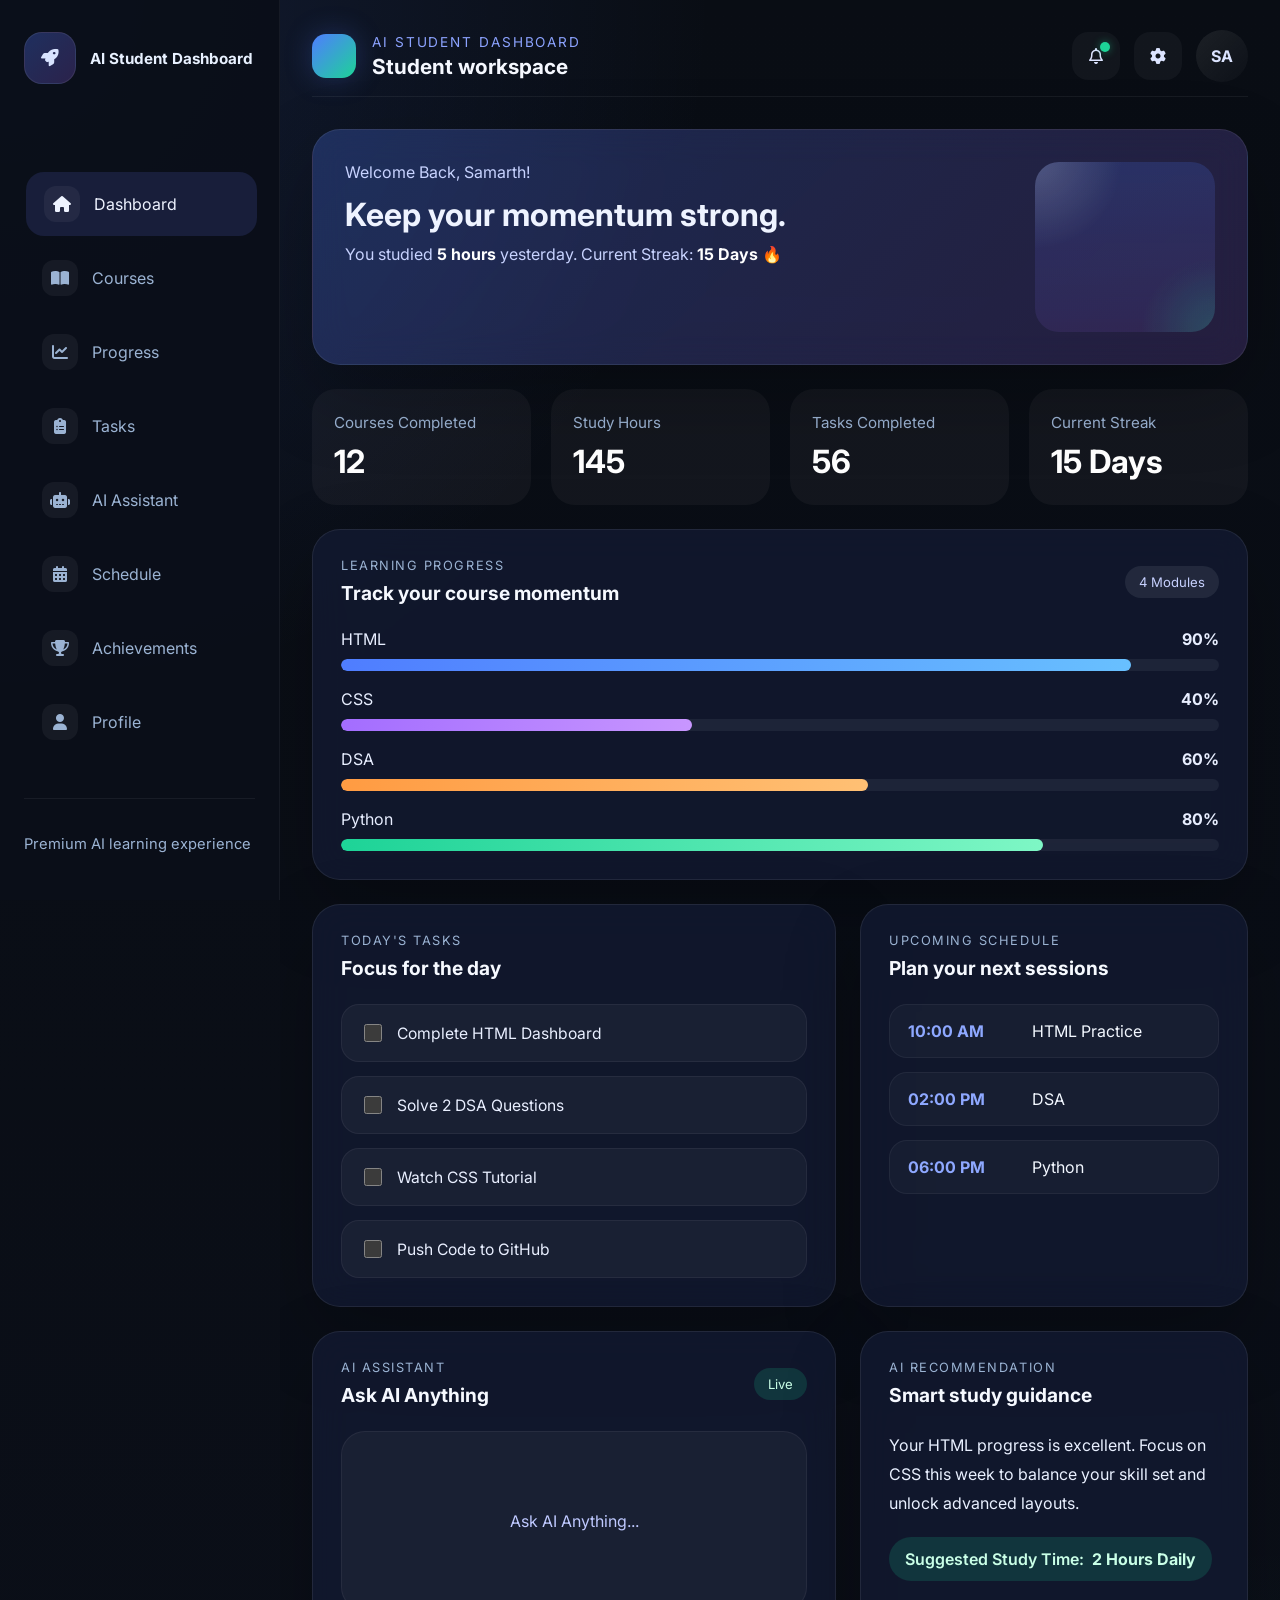
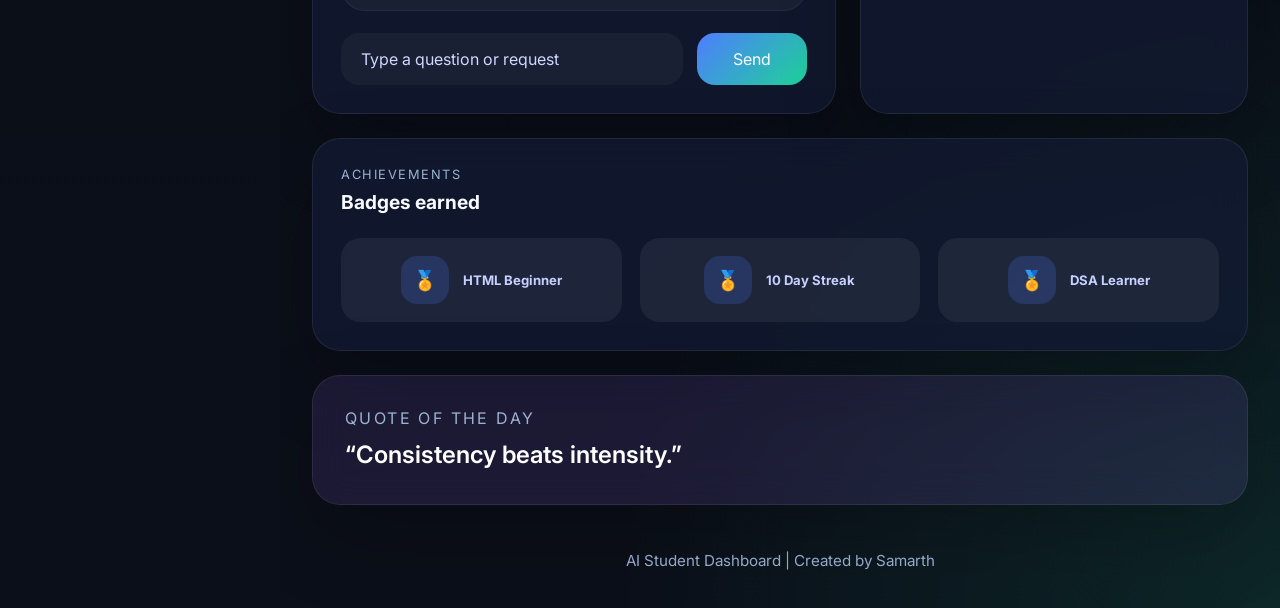
==== AI-Student-Dashboard/index.html @ 7b8c3e59 "Complete HTML structure for AI Student Dashboard" ====
<!DOCTYPE html>
<html lang="en">
  <head>
    <meta charset="UTF-8" />
    <meta name="viewport" content="width=device-width, initial-scale=1.0" />
    <title>AI Student Dashboard</title>
    <link rel="preconnect" href="https://fonts.googleapis.com" />
    <link rel="preconnect" href="https://fonts.gstatic.com" crossorigin />
    <link
      href="https://fonts.googleapis.com/css2?family=Inter:wght@400;500;600;700;800&display=swap"
      rel="stylesheet"
    />
    <link
      rel="stylesheet"
      href="https://cdnjs.cloudflare.com/ajax/libs/font-awesome/6.5.1/css/all.min.css"
      integrity="sha512-j5hSjJZR5HH0iZPOB5P7bX8wTzv3v7W1WZ+qzNjVIPz3D77G1BvmWkz/bRQ4b0ycF2aDJ6Ti1GRJlVdJawb0Og=="
      crossorigin="anonymous"
      referrerpolicy="no-referrer"
    />
    <link rel="stylesheet" href="style.css" />
  </head>
  <body>
    <div class="app-shell">
      <aside class="sidebar">
        <div class="brand-panel">
          <div class="brand-badge">
            <i class="fa-solid fa-rocket"></i>
          </div>
          <div class="brand-text">
            <strong>AI Student Dashboard</strong>
          </div>
        </div>

        <nav class="nav-menu">
          <a class="nav-item active" href="#">
            <span class="nav-icon"><i class="fa-solid fa-house"></i></span>
            <span>Dashboard</span>
          </a>
          <a class="nav-item" href="#">
            <span class="nav-icon"><i class="fa-solid fa-book-open"></i></span>
            <span>Courses</span>
          </a>
          <a class="nav-item" href="#">
            <span class="nav-icon"><i class="fa-solid fa-chart-line"></i></span>
            <span>Progress</span>
          </a>
          <a class="nav-item" href="#">
            <span class="nav-icon"><i class="fa-solid fa-clipboard-list"></i></span>
            <span>Tasks</span>
          </a>
          <a class="nav-item" href="#">
            <span class="nav-icon"><i class="fa-solid fa-robot"></i></span>
            <span>AI Assistant</span>
          </a>
          <a class="nav-item" href="#">
            <span class="nav-icon"><i class="fa-solid fa-calendar-days"></i></span>
            <span>Schedule</span>
          </a>
          <a class="nav-item" href="#">
            <span class="nav-icon"><i class="fa-solid fa-trophy"></i></span>
            <span>Achievements</span>
          </a>
          <a class="nav-item" href="#">
            <span class="nav-icon"><i class="fa-solid fa-user"></i></span>
            <span>Profile</span>
          </a>
        </nav>

        <div class="sidebar-footer">
          <p>Premium AI learning experience</p>
        </div>
      </aside>

      <main class="main-panel">
        <header class="topbar">
          <div class="topbar-title">
            <div class="logo-dot"></div>
            <div>
              <p class="eyebrow">AI Student Dashboard</p>
              <h1>Student workspace</h1>
            </div>
          </div>

          <div class="topbar-actions">
            <button class="icon-button" aria-label="Notifications">
              <i class="fa-regular fa-bell"></i>
              <span class="badge"></span>
            </button>
            <button class="icon-button" aria-label="Settings">
              <i class="fa-solid fa-gear"></i>
            </button>
            <button class="profile-button" aria-label="Student profile">
              SA
            </button>
          </div>
        </header>

        <section class="main-grid">
          <article class="card welcome-card">
            <div class="welcome-copy">
              <p>Welcome Back, Samarth!</p>
              <h2>Keep your momentum strong.</h2>
              <p class="welcome-subtext">
                You studied <strong>5 hours</strong> yesterday. Current Streak:
                <strong>15 Days</strong> <span>🔥</span>
              </p>
            </div>
            <div class="welcome-visual"></div>
          </article>

          <section class="stats-grid">
            <article class="stat-card">
              <span class="stat-label">Courses Completed</span>
              <h3>12</h3>
            </article>
            <article class="stat-card">
              <span class="stat-label">Study Hours</span>
              <h3>145</h3>
            </article>
            <article class="stat-card">
              <span class="stat-label">Tasks Completed</span>
              <h3>56</h3>
            </article>
            <article class="stat-card">
              <span class="stat-label">Current Streak</span>
              <h3>15 Days</h3>
            </article>
          </section>

          <article class="card progress-card">
            <div class="section-header">
              <div>
                <p>Learning Progress</p>
                <h3>Track your course momentum</h3>
              </div>
              <span class="badge-pill">4 Modules</span>
            </div>

            <div class="progress-list">
              <div class="progress-item">
                <div class="progress-title">
                  <span>HTML</span>
                  <strong>90%</strong>
                </div>
                <div class="progress-bar progress-blue">
                  <span style="width: 90%;"></span>
                </div>
              </div>
              <div class="progress-item">
                <div class="progress-title">
                  <span>CSS</span>
                  <strong>40%</strong>
                </div>
                <div class="progress-bar progress-purple">
                  <span style="width: 40%;"></span>
                </div>
              </div>
              <div class="progress-item">
                <div class="progress-title">
                  <span>DSA</span>
                  <strong>60%</strong>
                </div>
                <div class="progress-bar progress-orange">
                  <span style="width: 60%;"></span>
                </div>
              </div>
              <div class="progress-item">
                <div class="progress-title">
                  <span>Python</span>
                  <strong>80%</strong>
                </div>
                <div class="progress-bar progress-green">
                  <span style="width: 80%;"></span>
                </div>
              </div>
            </div>
          </article>

          <section class="split-grid">
            <article class="card tasks-panel">
              <div class="section-header">
                <div>
                  <p>Today's Tasks</p>
                  <h3>Focus for the day</h3>
                </div>
              </div>
              <ul class="task-list">
                <li><label><input type="checkbox" /> Complete HTML Dashboard</label></li>
                <li><label><input type="checkbox" /> Solve 2 DSA Questions</label></li>
                <li><label><input type="checkbox" /> Watch CSS Tutorial</label></li>
                <li><label><input type="checkbox" /> Push Code to GitHub</label></li>
              </ul>
            </article>

            <article class="card schedule-panel">
              <div class="section-header">
                <div>
                  <p>Upcoming Schedule</p>
                  <h3>Plan your next sessions</h3>
                </div>
              </div>
              <div class="timeline-list">
                <div class="timeline-row">
                  <span class="timeline-time">10:00 AM</span>
                  <span class="timeline-activity">HTML Practice</span>
                </div>
                <div class="timeline-row">
                  <span class="timeline-time">02:00 PM</span>
                  <span class="timeline-activity">DSA</span>
                </div>
                <div class="timeline-row">
                  <span class="timeline-time">06:00 PM</span>
                  <span class="timeline-activity">Python</span>
                </div>
              </div>
            </article>
          </section>

          <section class="split-grid">
            <article class="card assistant-panel">
              <div class="section-header">
                <div>
                  <p>AI Assistant</p>
                  <h3>Ask AI Anything</h3>
                </div>
                <span class="badge-pill accent">Live</span>
              </div>
              <div class="assistant-chat">
                <p>Ask AI Anything...</p>
              </div>
              <div class="assistant-input-row">
                <div class="assistant-input">Type a question or request</div>
                <button class="primary-button">Send</button>
              </div>
            </article>

            <article class="card recommendation-card">
              <div class="section-header">
                <div>
                  <p>AI Recommendation</p>
                  <h3>Smart study guidance</h3>
                </div>
              </div>
              <p class="recommendation-copy">
                Your HTML progress is excellent. Focus on CSS this week to balance your skill set and unlock advanced layouts.
              </p>
              <div class="recommendation-badge">
                Suggested Study Time: <strong>2 Hours Daily</strong>
              </div>
            </article>
          </section>

          <article class="card achievements-card">
            <div class="section-header">
              <div>
                <p>Achievements</p>
                <h3>Badges earned</h3>
              </div>
            </div>
            <div class="badge-grid">
              <div class="badge-pill card-badge">
                <span>🏅</span>
                <div>
                  <strong>HTML Beginner</strong>
                </div>
              </div>
              <div class="badge-pill card-badge">
                <span>🏅</span>
                <div>
                  <strong>10 Day Streak</strong>
                </div>
              </div>
              <div class="badge-pill card-badge">
                <span>🏅</span>
                <div>
                  <strong>DSA Learner</strong>
                </div>
              </div>
            </div>
          </article>

          <article class="card quote-card">
            <div class="quote-copy">
              <p>Quote of the Day</p>
              <blockquote>“Consistency beats intensity.”</blockquote>
            </div>
          </article>
        </section>

        <footer class="app-footer">
          AI Student Dashboard | Created by Samarth
        </footer>
      </main>
    </div>
    <script src="script.js"></script>
  </body>
</html>
---- AI-Student-Dashboard/style.css ----
:root {
  color-scheme: dark;
  --bg: #0b0f19;
  --surface: rgba(16, 23, 40, 0.92);
  --surface-soft: rgba(18, 26, 50, 0.72);
  --text: #eef3ff;
  --subtext: #9bb3d3;
  --border: rgba(255, 255, 255, 0.1);
  --accent-blue: #4f7dff;
  --accent-green: #1dd397;
  --accent-purple: #a36dff;
  --accent-orange: #ff9b42;
  --shadow: 0 30px 80px rgba(0, 0, 0, 0.22);
  --radius: 28px;
}

* {
  box-sizing: border-box;
}

html,
body {
  margin: 0;
  min-height: 100%;
  font-family: 'Inter', sans-serif;
  background: radial-gradient(circle at top left, rgba(79, 125, 255, 0.14), transparent 28%),
    radial-gradient(circle at bottom right, rgba(29, 211, 151, 0.12), transparent 26%),
    linear-gradient(180deg, #090d14 0%, #0b0f19 100%);
  color: var(--text);
}

body {
  overflow: hidden;
}

a {
  color: inherit;
  text-decoration: none;
}

button,
input {
  font: inherit;
}

.app-shell {
  display: grid;
  grid-template-columns: 280px 1fr;
  min-height: 100vh;
}

.sidebar {
  position: sticky;
  top: 0;
  height: 100vh;
  padding: 32px 24px;
  background: rgba(11, 15, 25, 0.96);
  border-right: 1px solid rgba(255, 255, 255, 0.05);
  display: flex;
  flex-direction: column;
  justify-content: space-between;
}

.brand-panel {
  display: flex;
  align-items: center;
  gap: 14px;
  margin-bottom: 44px;
}

.brand-badge {
  width: 52px;
  height: 52px;
  border-radius: 18px;
  display: grid;
  place-items: center;
  background: linear-gradient(135deg, rgba(79, 125, 255, 0.3), rgba(163, 109, 255, 0.22));
  border: 1px solid rgba(255, 255, 255, 0.08);
  color: #d8e3ff;
  font-size: 1.1rem;
}

.brand-text strong {
  color: #e8f1ff;
  font-size: 0.95rem;
}

.nav-menu {
  display: grid;
  gap: 10px;
}

.nav-item {
  display: flex;
  align-items: center;
  gap: 14px;
  padding: 14px 18px;
  border-radius: 18px;
  color: var(--subtext);
  transition: transform 0.22s ease, background 0.22s ease, color 0.22s ease;
}

.nav-item:hover,
.nav-item.active {
  background: rgba(106, 125, 255, 0.14);
  color: #eef3ff;
  transform: translateX(2px);
}

.nav-icon {
  width: 36px;
  height: 36px;
  display: grid;
  place-items: center;
  border-radius: 12px;
  background: rgba(255, 255, 255, 0.05);
}

.sidebar-footer {
  padding-top: 22px;
  border-top: 1px solid rgba(255, 255, 255, 0.06);
  color: var(--subtext);
  font-size: 0.92rem;
}

.main-panel {
  display: flex;
  flex-direction: column;
  overflow-y: auto;
  padding: 30px 32px 20px;
}

.topbar {
  display: flex;
  justify-content: space-between;
  gap: 20px;
  align-items: center;
  margin-bottom: 32px;
  padding-bottom: 14px;
  border-bottom: 1px solid rgba(255, 255, 255, 0.06);
}

.topbar-title {
  display: flex;
  align-items: center;
  gap: 16px;
}

.logo-dot {
  width: 44px;
  height: 44px;
  border-radius: 14px;
  background: linear-gradient(135deg, #4f7dff, #1dd397);
  box-shadow: 0 0 28px rgba(79, 125, 255, 0.25);
}

.eyebrow {
  margin: 0 0 4px;
  font-size: 0.85rem;
  letter-spacing: 0.14em;
  text-transform: uppercase;
  color: #8ca3ff;
}

.topbar-title h1 {
  margin: 0;
  font-size: 1.3rem;
  color: #f5f8ff;
}

.topbar-actions {
  display: flex;
  align-items: center;
  gap: 14px;
}

.icon-button,
.profile-button {
  border: none;
  background: rgba(255, 255, 255, 0.04);
  color: #dce4ff;
  width: 48px;
  height: 48px;
  border-radius: 16px;
  position: relative;
  display: grid;
  place-items: center;
  transition: transform 0.2s ease, background 0.2s ease;
}

.icon-button:hover,
.profile-button:hover {
  transform: translateY(-1px);
  background: rgba(79, 125, 255, 0.18);
}

.badge {
  position: absolute;
  top: 10px;
  right: 10px;
  width: 10px;
  height: 10px;
  border-radius: 50%;
  background: #1dd397;
  box-shadow: 0 0 8px rgba(29, 211, 151, 0.45);
}

.profile-button {
  width: 52px;
  height: 52px;
  border-radius: 50%;
  font-weight: 700;
  background: linear-gradient(135deg, rgba(255, 255, 255, 0.08), rgba(255, 255, 255, 0.02));
}

.main-grid {
  display: grid;
  gap: 24px;
}

.card {
  background: rgba(18, 26, 50, 0.78);
  border: 1px solid rgba(255, 255, 255, 0.08);
  backdrop-filter: blur(18px);
  border-radius: var(--radius);
  box-shadow: var(--shadow);
}

.welcome-card {
  display: grid;
  grid-template-columns: 1fr 180px;
  gap: 24px;
  padding: 32px;
  overflow: hidden;
  background: linear-gradient(135deg, rgba(79, 125, 255, 0.26), rgba(163, 109, 255, 0.18));
}

.welcome-copy p {
  margin: 0;
  color: #c8d3ff;
}

.welcome-copy h2 {
  margin: 16px 0 12px;
  font-size: clamp(2rem, 2.3vw, 2.8rem);
  line-height: 1.05;
}

.welcome-subtext {
  color: var(--text);
  font-size: 1rem;
}

.welcome-subtext strong {
  color: #ffffff;
}

.welcome-visual {
  position: relative;
  min-height: 170px;
  border-radius: 24px;
  background: radial-gradient(circle at top left, rgba(255, 255, 255, 0.18), transparent 35%),
    radial-gradient(circle at bottom right, rgba(29, 211, 151, 0.22), transparent 30%),
    linear-gradient(180deg, rgba(79, 125, 255, 0.18), rgba(163, 109, 255, 0.1));
}

.stats-grid {
  display: grid;
  grid-template-columns: repeat(4, minmax(0, 1fr));
  gap: 20px;
}

.stat-card {
  padding: 24px 22px;
  border-radius: 24px;
  background: rgba(255, 255, 255, 0.04);
}

.stat-label {
  display: block;
  color: var(--subtext);
  margin-bottom: 10px;
  font-size: 0.95rem;
}

.stat-card h3 {
  margin: 0;
  font-size: 2rem;
  color: #fff;
}

.section-header {
  display: flex;
  justify-content: space-between;
  align-items: center;
  gap: 12px;
  margin-bottom: 24px;
}

.section-header p {
  margin: 0;
  color: var(--subtext);
  text-transform: uppercase;
  letter-spacing: 0.12em;
  font-size: 0.8rem;
}

.section-header h3 {
  margin: 8px 0 0;
  color: #f6f9ff;
  font-size: 1.2rem;
}

.badge-pill {
  display: inline-flex;
  align-items: center;
  justify-content: center;
  padding: 8px 14px;
  border-radius: 999px;
  background: rgba(255, 255, 255, 0.08);
  color: #c7d1ff;
  font-size: 0.82rem;
}

.badge-pill.accent {
  background: rgba(29, 211, 151, 0.16);
  color: #c9ffe7;
}

.progress-card,
.tasks-panel,
.schedule-panel,
.assistant-panel,
.recommendation-card,
.achievements-card,
.quote-card {
  padding: 28px;
}

.progress-list {
  display: grid;
  gap: 18px;
}

.progress-item {
  display: grid;
  gap: 10px;
}

.progress-title {
  display: flex;
  justify-content: space-between;
  align-items: center;
  color: #e8eeff;
}

.progress-bar {
  height: 12px;
  width: 100%;
  border-radius: 999px;
  background: rgba(255, 255, 255, 0.06);
  overflow: hidden;
}

.progress-bar span {
  display: block;
  height: 100%;
  border-radius: 999px;
}

.progress-blue span {
  background: linear-gradient(90deg, #4f7dff, #68c0ff);
}

.progress-purple span {
  background: linear-gradient(90deg, #a36dff, #c896ff);
}

.progress-orange span {
  background: linear-gradient(90deg, #ff9b42, #ffc074);
}

.progress-green span {
  background: linear-gradient(90deg, #1dd397, #7ef7c5);
}

.split-grid {
  display: grid;
  grid-template-columns: 1.15fr 0.85fr;
  gap: 24px;
}

.task-list,
.timeline-list {
  margin: 0;
  padding: 0;
  list-style: none;
  display: grid;
  gap: 14px;
}

.task-list li {
  background: rgba(255, 255, 255, 0.04);
  border: 1px solid rgba(255, 255, 255, 0.06);
  border-radius: 18px;
  padding: 16px 18px;
}

.task-list label {
  display: flex;
  align-items: center;
  gap: 12px;
  color: #e9efff;
  font-size: 0.98rem;
}

.task-list input[type='checkbox'] {
  width: 18px;
  height: 18px;
  accent-color: #4f7dff;
}

.timeline-row {
  display: grid;
  grid-template-columns: 110px 1fr;
  gap: 14px;
  align-items: center;
  padding: 16px 18px;
  border-radius: 18px;
  background: rgba(255, 255, 255, 0.03);
  border: 1px solid rgba(255, 255, 255, 0.05);
}

.timeline-time {
  color: #8ea8ff;
  font-weight: 700;
}

.timeline-activity {
  color: #f3f8ff;
}

.assistant-chat {
  min-height: 180px;
  padding: 22px;
  border-radius: 24px;
  background: rgba(255, 255, 255, 0.04);
  border: 1px solid rgba(255, 255, 255, 0.06);
  color: #bfc9ff;
  display: grid;
  place-items: center;
  text-align: center;
}

.assistant-input-row {
  margin-top: 22px;
  display: grid;
  grid-template-columns: 1fr auto;
  gap: 14px;
}

.assistant-input {
  padding: 16px 20px;
  border-radius: 18px;
  background: rgba(255, 255, 255, 0.04);
  color: #cfd9ff;
}

.primary-button {
  border: none;
  border-radius: 18px;
  background: linear-gradient(135deg, #4f7dff, #1dd397);
  color: #fff;
  padding: 0 24px;
  min-width: 110px;
  cursor: pointer;
  transition: transform 0.2s ease, box-shadow 0.2s ease;
}

.primary-button:hover {
  transform: translateY(-1px);
  box-shadow: 0 18px 40px rgba(29, 211, 151, 0.18);
}

.recommendation-copy {
  margin: 0 0 20px;
  line-height: 1.8;
  color: #e9f0ff;
}

.recommendation-badge {
  display: inline-flex;
  align-items: center;
  gap: 8px;
  padding: 12px 16px;
  border-radius: 999px;
  background: rgba(29, 211, 151, 0.16);
  color: #c9ffe7;
  font-weight: 600;
}

.badge-grid {
  display: grid;
  grid-template-columns: repeat(3, minmax(0, 1fr));
  gap: 18px;
}

.card-badge {
  display: flex;
  align-items: center;
  gap: 14px;
  padding: 18px;
  border-radius: 20px;
  background: rgba(255, 255, 255, 0.06);
}

.card-badge span {
  width: 48px;
  height: 48px;
  display: grid;
  place-items: center;
  border-radius: 16px;
  background: rgba(79, 125, 255, 0.2);
  font-size: 1.2rem;
}

.quote-card {
  display: flex;
  align-items: center;
  justify-content: space-between;
  padding: 32px;
  background: rgba(163, 109, 255, 0.12);
}

.quote-copy p {
  margin: 0 0 10px;
  color: var(--subtext);
  text-transform: uppercase;
  letter-spacing: 0.15em;
}

.quote-card blockquote {
  margin: 0;
  font-size: 1.5rem;
  font-weight: 600;
  line-height: 1.4;
  color: #fff;
}

.app-footer {
  margin-top: 28px;
  padding: 18px 0;
  text-align: center;
  color: var(--subtext);
  font-size: 0.95rem;
}

@media (max-width: 1240px) {
  .app-shell {
    grid-template-columns: 1fr;
  }

  .sidebar {
    position: relative;
    height: auto;
  }

  .main-panel {
    padding: 24px 20px 20px;
  }

  .stats-grid,
  .split-grid,
  .badge-grid {
    grid-template-columns: repeat(2, minmax(0, 1fr));
  }

  .welcome-card {
    grid-template-columns: 1fr;
  }
}

@media (max-width: 860px) {
  .topbar,
  .stats-grid,
  .split-grid,
  .badge-grid {
    grid-template-columns: 1fr;
  }

  .topbar {
    flex-direction: column;
    align-items: stretch;
  }

  .topbar-actions {
    justify-content: flex-start;
  }
}

@media (max-width: 620px) {
  .main-panel {
    padding: 18px 16px 16px;
  }

  .sidebar {
    padding: 22px 18px;
  }

  .nav-item {
    padding: 12px 14px;
  }

  .card {
    border-radius: 22px;
  }
}
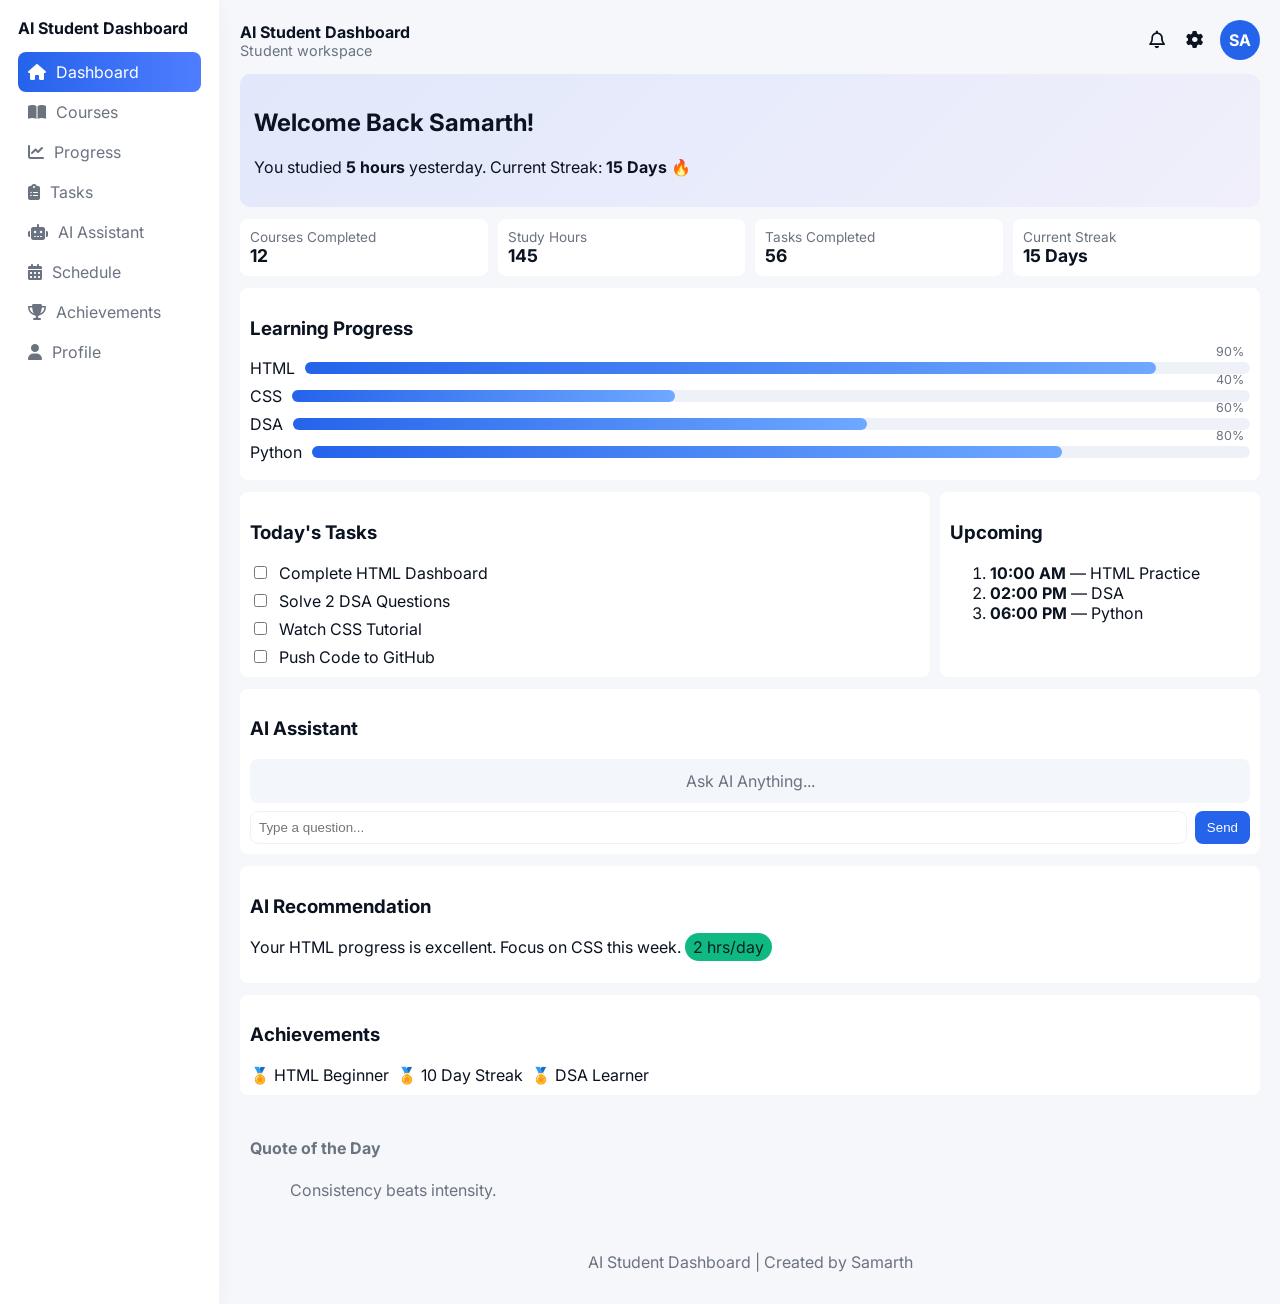
==== commit 49884947: "Complete HTML structure for AI Student Dashboard" ====
--- a/AI-Student-Dashboard/index.html
+++ b/AI-Student-Dashboard/index.html
@@ -1,297 +1,117 @@
-<!DOCTYPE html>
+<!doctype html>
 <html lang="en">
   <head>
-    <meta charset="UTF-8" />
-    <meta name="viewport" content="width=device-width, initial-scale=1.0" />
+    <meta charset="utf-8" />
+    <meta name="viewport" content="width=device-width,initial-scale=1" />
     <title>AI Student Dashboard</title>
-    <link rel="preconnect" href="https://fonts.googleapis.com" />
-    <link rel="preconnect" href="https://fonts.gstatic.com" crossorigin />
-    <link
-      href="https://fonts.googleapis.com/css2?family=Inter:wght@400;500;600;700;800&display=swap"
-      rel="stylesheet"
-    />
-    <link
-      rel="stylesheet"
-      href="https://cdnjs.cloudflare.com/ajax/libs/font-awesome/6.5.1/css/all.min.css"
-      integrity="sha512-j5hSjJZR5HH0iZPOB5P7bX8wTzv3v7W1WZ+qzNjVIPz3D77G1BvmWkz/bRQ4b0ycF2aDJ6Ti1GRJlVdJawb0Og=="
-      crossorigin="anonymous"
-      referrerpolicy="no-referrer"
-    />
-    <link rel="stylesheet" href="style.css" />
+    <link href="https://fonts.googleapis.com/css2?family=Inter:wght@400;600;700&display=swap" rel="stylesheet">
+    <link rel="stylesheet" href="https://cdnjs.cloudflare.com/ajax/libs/font-awesome/6.5.1/css/all.min.css">
+    <link rel="stylesheet" href="style.css">
   </head>
   <body>
-    <div class="app-shell">
-      <aside class="sidebar">
-        <div class="brand-panel">
-          <div class="brand-badge">
-            <i class="fa-solid fa-rocket"></i>
-          </div>
-          <div class="brand-text">
-            <strong>AI Student Dashboard</strong>
-          </div>
-        </div>
-
-        <nav class="nav-menu">
-          <a class="nav-item active" href="#">
-            <span class="nav-icon"><i class="fa-solid fa-house"></i></span>
-            <span>Dashboard</span>
-          </a>
-          <a class="nav-item" href="#">
-            <span class="nav-icon"><i class="fa-solid fa-book-open"></i></span>
-            <span>Courses</span>
-          </a>
-          <a class="nav-item" href="#">
-            <span class="nav-icon"><i class="fa-solid fa-chart-line"></i></span>
-            <span>Progress</span>
-          </a>
-          <a class="nav-item" href="#">
-            <span class="nav-icon"><i class="fa-solid fa-clipboard-list"></i></span>
-            <span>Tasks</span>
-          </a>
-          <a class="nav-item" href="#">
-            <span class="nav-icon"><i class="fa-solid fa-robot"></i></span>
-            <span>AI Assistant</span>
-          </a>
-          <a class="nav-item" href="#">
-            <span class="nav-icon"><i class="fa-solid fa-calendar-days"></i></span>
-            <span>Schedule</span>
-          </a>
-          <a class="nav-item" href="#">
-            <span class="nav-icon"><i class="fa-solid fa-trophy"></i></span>
-            <span>Achievements</span>
-          </a>
-          <a class="nav-item" href="#">
-            <span class="nav-icon"><i class="fa-solid fa-user"></i></span>
-            <span>Profile</span>
-          </a>
+    <!-- Simple, human-friendly structure. Purpose kept intact. -->
+    <div class="wrap">
+      <aside class="side">
+        <div class="brand">AI Student Dashboard</div>
+        <nav>
+          <ul>
+            <li class="active"><i class="fa-solid fa-house"></i> Dashboard</li>
+            <li><i class="fa-solid fa-book-open"></i> Courses</li>
+            <li><i class="fa-solid fa-chart-line"></i> Progress</li>
+            <li><i class="fa-solid fa-clipboard-list"></i> Tasks</li>
+            <li><i class="fa-solid fa-robot"></i> AI Assistant</li>
+            <li><i class="fa-solid fa-calendar-days"></i> Schedule</li>
+            <li><i class="fa-solid fa-trophy"></i> Achievements</li>
+            <li><i class="fa-solid fa-user"></i> Profile</li>
+          </ul>
         </nav>
-
-        <div class="sidebar-footer">
-          <p>Premium AI learning experience</p>
-        </div>
       </aside>
 
-      <main class="main-panel">
-        <header class="topbar">
-          <div class="topbar-title">
-            <div class="logo-dot"></div>
-            <div>
-              <p class="eyebrow">AI Student Dashboard</p>
-              <h1>Student workspace</h1>
-            </div>
+      <main class="main">
+        <header class="top">
+          <div>
+            <strong>AI Student Dashboard</strong>
+            <div class="muted">Student workspace</div>
           </div>
-
-          <div class="topbar-actions">
-            <button class="icon-button" aria-label="Notifications">
-              <i class="fa-regular fa-bell"></i>
-              <span class="badge"></span>
-            </button>
-            <button class="icon-button" aria-label="Settings">
-              <i class="fa-solid fa-gear"></i>
-            </button>
-            <button class="profile-button" aria-label="Student profile">
-              SA
-            </button>
+          <div class="actions">
+            <button aria-label="notifications"><i class="fa-regular fa-bell"></i></button>
+            <button aria-label="settings"><i class="fa-solid fa-gear"></i></button>
+            <div class="avatar">SA</div>
           </div>
         </header>
 
-        <section class="main-grid">
-          <article class="card welcome-card">
-            <div class="welcome-copy">
-              <p>Welcome Back, Samarth!</p>
-              <h2>Keep your momentum strong.</h2>
-              <p class="welcome-subtext">
-                You studied <strong>5 hours</strong> yesterday. Current Streak:
-                <strong>15 Days</strong> <span>🔥</span>
-              </p>
-            </div>
-            <div class="welcome-visual"></div>
-          </article>
-
-          <section class="stats-grid">
-            <article class="stat-card">
-              <span class="stat-label">Courses Completed</span>
-              <h3>12</h3>
-            </article>
-            <article class="stat-card">
-              <span class="stat-label">Study Hours</span>
-              <h3>145</h3>
-            </article>
-            <article class="stat-card">
-              <span class="stat-label">Tasks Completed</span>
-              <h3>56</h3>
-            </article>
-            <article class="stat-card">
-              <span class="stat-label">Current Streak</span>
-              <h3>15 Days</h3>
-            </article>
+        <section class="content">
+          <section class="welcome">
+            <h2>Welcome Back Samarth!</h2>
+            <p>You studied <strong>5 hours</strong> yesterday. Current Streak: <strong>15 Days</strong> 🔥</p>
           </section>
 
-          <article class="card progress-card">
-            <div class="section-header">
-              <div>
-                <p>Learning Progress</p>
-                <h3>Track your course momentum</h3>
-              </div>
-              <span class="badge-pill">4 Modules</span>
+          <section class="stats">
+            <div><div class="label">Courses Completed</div><div class="num">12</div></div>
+            <div><div class="label">Study Hours</div><div class="num">145</div></div>
+            <div><div class="label">Tasks Completed</div><div class="num">56</div></div>
+            <div><div class="label">Current Streak</div><div class="num">15 Days</div></div>
+          </section>
+
+          <section class="progress">
+            <h3>Learning Progress</h3>
+            <div class="prog"><span>HTML</span><div class="bar"><i style="width:90%"></i><small>90%</small></div></div>
+            <div class="prog"><span>CSS</span><div class="bar"><i style="width:40%"></i><small>40%</small></div></div>
+            <div class="prog"><span>DSA</span><div class="bar"><i style="width:60%"></i><small>60%</small></div></div>
+            <div class="prog"><span>Python</span><div class="bar"><i style="width:80%"></i><small>80%</small></div></div>
+          </section>
+
+          <section class="tasks-sched">
+            <div class="tasks">
+              <h3>Today's Tasks</h3>
+              <ul>
+                <li><label><input type="checkbox"> Complete HTML Dashboard</label></li>
+                <li><label><input type="checkbox"> Solve 2 DSA Questions</label></li>
+                <li><label><input type="checkbox"> Watch CSS Tutorial</label></li>
+                <li><label><input type="checkbox"> Push Code to GitHub</label></li>
+              </ul>
             </div>
 
-            <div class="progress-list">
-              <div class="progress-item">
-                <div class="progress-title">
-                  <span>HTML</span>
-                  <strong>90%</strong>
-                </div>
-                <div class="progress-bar progress-blue">
-                  <span style="width: 90%;"></span>
-                </div>
-              </div>
-              <div class="progress-item">
-                <div class="progress-title">
-                  <span>CSS</span>
-                  <strong>40%</strong>
-                </div>
-                <div class="progress-bar progress-purple">
-                  <span style="width: 40%;"></span>
-                </div>
-              </div>
-              <div class="progress-item">
-                <div class="progress-title">
-                  <span>DSA</span>
-                  <strong>60%</strong>
-                </div>
-                <div class="progress-bar progress-orange">
-                  <span style="width: 60%;"></span>
-                </div>
-              </div>
-              <div class="progress-item">
-                <div class="progress-title">
-                  <span>Python</span>
-                  <strong>80%</strong>
-                </div>
-                <div class="progress-bar progress-green">
-                  <span style="width: 80%;"></span>
-                </div>
-              </div>
+            <div class="schedule">
+              <h3>Upcoming</h3>
+              <ol>
+                <li><strong>10:00 AM</strong> — HTML Practice</li>
+                <li><strong>02:00 PM</strong> — DSA</li>
+                <li><strong>06:00 PM</strong> — Python</li>
+              </ol>
             </div>
-          </article>
-
-          <section class="split-grid">
-            <article class="card tasks-panel">
-              <div class="section-header">
-                <div>
-                  <p>Today's Tasks</p>
-                  <h3>Focus for the day</h3>
-                </div>
-              </div>
-              <ul class="task-list">
-                <li><label><input type="checkbox" /> Complete HTML Dashboard</label></li>
-                <li><label><input type="checkbox" /> Solve 2 DSA Questions</label></li>
-                <li><label><input type="checkbox" /> Watch CSS Tutorial</label></li>
-                <li><label><input type="checkbox" /> Push Code to GitHub</label></li>
-              </ul>
-            </article>
-
-            <article class="card schedule-panel">
-              <div class="section-header">
-                <div>
-                  <p>Upcoming Schedule</p>
-                  <h3>Plan your next sessions</h3>
-                </div>
-              </div>
-              <div class="timeline-list">
-                <div class="timeline-row">
-                  <span class="timeline-time">10:00 AM</span>
-                  <span class="timeline-activity">HTML Practice</span>
-                </div>
-                <div class="timeline-row">
-                  <span class="timeline-time">02:00 PM</span>
-                  <span class="timeline-activity">DSA</span>
-                </div>
-                <div class="timeline-row">
-                  <span class="timeline-time">06:00 PM</span>
-                  <span class="timeline-activity">Python</span>
-                </div>
-              </div>
-            </article>
           </section>
 
-          <section class="split-grid">
-            <article class="card assistant-panel">
-              <div class="section-header">
-                <div>
-                  <p>AI Assistant</p>
-                  <h3>Ask AI Anything</h3>
-                </div>
-                <span class="badge-pill accent">Live</span>
-              </div>
-              <div class="assistant-chat">
-                <p>Ask AI Anything...</p>
-              </div>
-              <div class="assistant-input-row">
-                <div class="assistant-input">Type a question or request</div>
-                <button class="primary-button">Send</button>
-              </div>
-            </article>
-
-            <article class="card recommendation-card">
-              <div class="section-header">
-                <div>
-                  <p>AI Recommendation</p>
-                  <h3>Smart study guidance</h3>
-                </div>
-              </div>
-              <p class="recommendation-copy">
-                Your HTML progress is excellent. Focus on CSS this week to balance your skill set and unlock advanced layouts.
-              </p>
-              <div class="recommendation-badge">
-                Suggested Study Time: <strong>2 Hours Daily</strong>
-              </div>
-            </article>
+          <section class="ai">
+            <h3>AI Assistant</h3>
+            <div class="chat">Ask AI Anything...</div>
+            <div class="chat-input"><input placeholder="Type a question..."><button>Send</button></div>
           </section>
 
-          <article class="card achievements-card">
-            <div class="section-header">
-              <div>
-                <p>Achievements</p>
-                <h3>Badges earned</h3>
-              </div>
+          <section class="recommend">
+            <h3>AI Recommendation</h3>
+            <p>Your HTML progress is excellent. Focus on CSS this week. <span class="badge">2 hrs/day</span></p>
+          </section>
+
+          <section class="achievements">
+            <h3>Achievements</h3>
+            <div class="badges">
+              <div>🏅 HTML Beginner</div>
+              <div>🏅 10 Day Streak</div>
+              <div>🏅 DSA Learner</div>
             </div>
-            <div class="badge-grid">
-              <div class="badge-pill card-badge">
-                <span>🏅</span>
-                <div>
-                  <strong>HTML Beginner</strong>
-                </div>
-              </div>
-              <div class="badge-pill card-badge">
-                <span>🏅</span>
-                <div>
-                  <strong>10 Day Streak</strong>
-                </div>
-              </div>
-              <div class="badge-pill card-badge">
-                <span>🏅</span>
-                <div>
-                  <strong>DSA Learner</strong>
-                </div>
-              </div>
-            </div>
-          </article>
+          </section>
 
-          <article class="card quote-card">
-            <div class="quote-copy">
-              <p>Quote of the Day</p>
-              <blockquote>“Consistency beats intensity.”</blockquote>
-            </div>
-          </article>
+          <section class="quote">
+            <h4>Quote of the Day</h4>
+            <blockquote>Consistency beats intensity.</blockquote>
+          </section>
         </section>
 
-        <footer class="app-footer">
-          AI Student Dashboard | Created by Samarth
-        </footer>
+        <footer class="foot">AI Student Dashboard | Created by Samarth</footer>
       </main>
     </div>
+
     <script src="script.js"></script>
   </body>
 </html>
--- a/AI-Student-Dashboard/style.css
+++ b/AI-Student-Dashboard/style.css
@@ -1,617 +1,68 @@
-:root {
-  color-scheme: dark;
-  --bg: #0b0f19;
-  --surface: rgba(16, 23, 40, 0.92);
-  --surface-soft: rgba(18, 26, 50, 0.72);
-  --text: #eef3ff;
-  --subtext: #9bb3d3;
-  --border: rgba(255, 255, 255, 0.1);
-  --accent-blue: #4f7dff;
-  --accent-green: #1dd397;
-  --accent-purple: #a36dff;
-  --accent-orange: #ff9b42;
-  --shadow: 0 30px 80px rgba(0, 0, 0, 0.22);
-  --radius: 28px;
+:root{
+  /* Lighter app-like theme */
+  --background: #f5f7fb; /* page background */
+  --panel: #ffffff;      /* card/panel background */
+  --muted: #6b7280;      /* secondary text */
+  --text: #0b1220;       /* main text */
+  --accent: #2563eb;     /* primary blue */
+  --accent-2: #10b981;   /* green */
+  --radius: 12px;
+  color-scheme: light;
 }
 
-* {
-  box-sizing: border-box;
+/* Basic reset */
+* { box-sizing: border-box; }
+html,body { height:100%; margin:0; font-family: Inter, system-ui, -apple-system, "Segoe UI", Roboto, "Helvetica Neue", Arial; background:var(--background); color:var(--text); }
+
+/* Layout */
+.wrap { display:flex; min-height:100vh; }
+.side { width:220px; padding:18px; background: var(--panel); border-right:1px solid rgba(15,23,42,0.04); box-shadow: 0 6px 18px rgba(15,23,42,0.04); }
+.brand { font-weight:700; margin-bottom:14px; }
+.side ul { list-style:none; padding:0; margin:0; }
+.side li { padding:10px; border-radius:8px; color:var(--muted); display:flex; gap:10px; align-items:center; cursor:pointer; }
+.side li.active { background: linear-gradient(90deg,var(--accent),#4f7dff); color: #fff; }
+
+.main { flex:1; display:flex; flex-direction:column; padding:20px; gap:14px; }
+.top { display:flex; justify-content:space-between; align-items:center; }
+.muted { color:var(--muted); font-size:0.9rem; }
+.actions { display:flex; gap:10px; align-items:center; }
+.actions button { background:transparent; border:0; color:inherit; font-size:1.1rem; cursor:pointer; }
+.avatar { width:40px; height:40px; border-radius:50%; display:grid; place-items:center; background:var(--accent); color:#fff; font-weight:700; }
+
+/* Content blocks */
+.content { display:grid; gap:12px; }
+.welcome { padding:14px; background: linear-gradient(135deg, rgba(79,125,255,0.12), rgba(163,109,255,0.06)); border-radius:10px; }
+
+.stats { display:grid; grid-template-columns: repeat(4, 1fr); gap:10px; }
+.stats > div { background:var(--panel); padding:10px; border-radius:8px; }
+.label { color:var(--muted); font-size:0.85rem; }
+.num { font-weight:700; font-size:1.1rem; }
+
+.progress { background:var(--panel); padding:10px; border-radius:8px; }
+.prog { display:flex; align-items:center; gap:10px; margin:8px 0; }
+.bar { flex:1; background:#eef2f8; height:12px; border-radius:999px; position:relative; }
+.bar i { display:block; height:100%; background: linear-gradient(90deg, var(--accent), #6ea8ff); border-radius:999px; }
+.bar small { position:absolute; right:6px; top:-18px; font-size:0.78rem; color:var(--muted); }
+
+.tasks-sched { display:grid; grid-template-columns: 1fr 320px; gap:10px; }
+.tasks, .schedule, .ai, .recommend, .achievements { background:var(--panel); padding:10px; border-radius:8px; }
+.tasks ul { padding:0; margin:0; list-style:none; display:grid; gap:8px; }
+.tasks input { margin-right:8px; }
+
+.chat { padding:12px; background: #f3f6fb; border-radius:8px; text-align:center; color:var(--muted); }
+.chat-input { display:flex; gap:8px; margin-top:8px; }
+.chat-input input { flex:1; padding:8px; border-radius:8px; border:1px solid rgba(15,23,42,0.06); background:transparent; color:var(--text); }
+.chat-input button { background:var(--accent); border:0; color:#fff; padding:8px 12px; border-radius:8px; cursor:pointer; }
+
+.badge { background:var(--accent-2); padding:4px 8px; border-radius:999px; color:#022; }
+.badges { display:flex; gap:8px; }
+.quote { padding:10px; color:var(--muted); }
+.foot { text-align:center; color:var(--muted); padding:12px; }
+
+/* Responsive */
+@media (max-width: 900px) {
+  .wrap { flex-direction:column; }
+  .side { width:100%; display:flex; overflow:auto; }
+  .stats { grid-template-columns: repeat(2, 1fr); }
+  .tasks-sched { grid-template-columns: 1fr; }
 }
-
-html,
-body {
-  margin: 0;
-  min-height: 100%;
-  font-family: 'Inter', sans-serif;
-  background: radial-gradient(circle at top left, rgba(79, 125, 255, 0.14), transparent 28%),
-    radial-gradient(circle at bottom right, rgba(29, 211, 151, 0.12), transparent 26%),
-    linear-gradient(180deg, #090d14 0%, #0b0f19 100%);
-  color: var(--text);
-}
-
-body {
-  overflow: hidden;
-}
-
-a {
-  color: inherit;
-  text-decoration: none;
-}
-
-button,
-input {
-  font: inherit;
-}
-
-.app-shell {
-  display: grid;
-  grid-template-columns: 280px 1fr;
-  min-height: 100vh;
-}
-
-.sidebar {
-  position: sticky;
-  top: 0;
-  height: 100vh;
-  padding: 32px 24px;
-  background: rgba(11, 15, 25, 0.96);
-  border-right: 1px solid rgba(255, 255, 255, 0.05);
-  display: flex;
-  flex-direction: column;
-  justify-content: space-between;
-}
-
-.brand-panel {
-  display: flex;
-  align-items: center;
-  gap: 14px;
-  margin-bottom: 44px;
-}
-
-.brand-badge {
-  width: 52px;
-  height: 52px;
-  border-radius: 18px;
-  display: grid;
-  place-items: center;
-  background: linear-gradient(135deg, rgba(79, 125, 255, 0.3), rgba(163, 109, 255, 0.22));
-  border: 1px solid rgba(255, 255, 255, 0.08);
-  color: #d8e3ff;
-  font-size: 1.1rem;
-}
-
-.brand-text strong {
-  color: #e8f1ff;
-  font-size: 0.95rem;
-}
-
-.nav-menu {
-  display: grid;
-  gap: 10px;
-}
-
-.nav-item {
-  display: flex;
-  align-items: center;
-  gap: 14px;
-  padding: 14px 18px;
-  border-radius: 18px;
-  color: var(--subtext);
-  transition: transform 0.22s ease, background 0.22s ease, color 0.22s ease;
-}
-
-.nav-item:hover,
-.nav-item.active {
-  background: rgba(106, 125, 255, 0.14);
-  color: #eef3ff;
-  transform: translateX(2px);
-}
-
-.nav-icon {
-  width: 36px;
-  height: 36px;
-  display: grid;
-  place-items: center;
-  border-radius: 12px;
-  background: rgba(255, 255, 255, 0.05);
-}
-
-.sidebar-footer {
-  padding-top: 22px;
-  border-top: 1px solid rgba(255, 255, 255, 0.06);
-  color: var(--subtext);
-  font-size: 0.92rem;
-}
-
-.main-panel {
-  display: flex;
-  flex-direction: column;
-  overflow-y: auto;
-  padding: 30px 32px 20px;
-}
-
-.topbar {
-  display: flex;
-  justify-content: space-between;
-  gap: 20px;
-  align-items: center;
-  margin-bottom: 32px;
-  padding-bottom: 14px;
-  border-bottom: 1px solid rgba(255, 255, 255, 0.06);
-}
-
-.topbar-title {
-  display: flex;
-  align-items: center;
-  gap: 16px;
-}
-
-.logo-dot {
-  width: 44px;
-  height: 44px;
-  border-radius: 14px;
-  background: linear-gradient(135deg, #4f7dff, #1dd397);
-  box-shadow: 0 0 28px rgba(79, 125, 255, 0.25);
-}
-
-.eyebrow {
-  margin: 0 0 4px;
-  font-size: 0.85rem;
-  letter-spacing: 0.14em;
-  text-transform: uppercase;
-  color: #8ca3ff;
-}
-
-.topbar-title h1 {
-  margin: 0;
-  font-size: 1.3rem;
-  color: #f5f8ff;
-}
-
-.topbar-actions {
-  display: flex;
-  align-items: center;
-  gap: 14px;
-}
-
-.icon-button,
-.profile-button {
-  border: none;
-  background: rgba(255, 255, 255, 0.04);
-  color: #dce4ff;
-  width: 48px;
-  height: 48px;
-  border-radius: 16px;
-  position: relative;
-  display: grid;
-  place-items: center;
-  transition: transform 0.2s ease, background 0.2s ease;
-}
-
-.icon-button:hover,
-.profile-button:hover {
-  transform: translateY(-1px);
-  background: rgba(79, 125, 255, 0.18);
-}
-
-.badge {
-  position: absolute;
-  top: 10px;
-  right: 10px;
-  width: 10px;
-  height: 10px;
-  border-radius: 50%;
-  background: #1dd397;
-  box-shadow: 0 0 8px rgba(29, 211, 151, 0.45);
-}
-
-.profile-button {
-  width: 52px;
-  height: 52px;
-  border-radius: 50%;
-  font-weight: 700;
-  background: linear-gradient(135deg, rgba(255, 255, 255, 0.08), rgba(255, 255, 255, 0.02));
-}
-
-.main-grid {
-  display: grid;
-  gap: 24px;
-}
-
-.card {
-  background: rgba(18, 26, 50, 0.78);
-  border: 1px solid rgba(255, 255, 255, 0.08);
-  backdrop-filter: blur(18px);
-  border-radius: var(--radius);
-  box-shadow: var(--shadow);
-}
-
-.welcome-card {
-  display: grid;
-  grid-template-columns: 1fr 180px;
-  gap: 24px;
-  padding: 32px;
-  overflow: hidden;
-  background: linear-gradient(135deg, rgba(79, 125, 255, 0.26), rgba(163, 109, 255, 0.18));
-}
-
-.welcome-copy p {
-  margin: 0;
-  color: #c8d3ff;
-}
-
-.welcome-copy h2 {
-  margin: 16px 0 12px;
-  font-size: clamp(2rem, 2.3vw, 2.8rem);
-  line-height: 1.05;
-}
-
-.welcome-subtext {
-  color: var(--text);
-  font-size: 1rem;
-}
-
-.welcome-subtext strong {
-  color: #ffffff;
-}
-
-.welcome-visual {
-  position: relative;
-  min-height: 170px;
-  border-radius: 24px;
-  background: radial-gradient(circle at top left, rgba(255, 255, 255, 0.18), transparent 35%),
-    radial-gradient(circle at bottom right, rgba(29, 211, 151, 0.22), transparent 30%),
-    linear-gradient(180deg, rgba(79, 125, 255, 0.18), rgba(163, 109, 255, 0.1));
-}
-
-.stats-grid {
-  display: grid;
-  grid-template-columns: repeat(4, minmax(0, 1fr));
-  gap: 20px;
-}
-
-.stat-card {
-  padding: 24px 22px;
-  border-radius: 24px;
-  background: rgba(255, 255, 255, 0.04);
-}
-
-.stat-label {
-  display: block;
-  color: var(--subtext);
-  margin-bottom: 10px;
-  font-size: 0.95rem;
-}
-
-.stat-card h3 {
-  margin: 0;
-  font-size: 2rem;
-  color: #fff;
-}
-
-.section-header {
-  display: flex;
-  justify-content: space-between;
-  align-items: center;
-  gap: 12px;
-  margin-bottom: 24px;
-}
-
-.section-header p {
-  margin: 0;
-  color: var(--subtext);
-  text-transform: uppercase;
-  letter-spacing: 0.12em;
-  font-size: 0.8rem;
-}
-
-.section-header h3 {
-  margin: 8px 0 0;
-  color: #f6f9ff;
-  font-size: 1.2rem;
-}
-
-.badge-pill {
-  display: inline-flex;
-  align-items: center;
-  justify-content: center;
-  padding: 8px 14px;
-  border-radius: 999px;
-  background: rgba(255, 255, 255, 0.08);
-  color: #c7d1ff;
-  font-size: 0.82rem;
-}
-
-.badge-pill.accent {
-  background: rgba(29, 211, 151, 0.16);
-  color: #c9ffe7;
-}
-
-.progress-card,
-.tasks-panel,
-.schedule-panel,
-.assistant-panel,
-.recommendation-card,
-.achievements-card,
-.quote-card {
-  padding: 28px;
-}
-
-.progress-list {
-  display: grid;
-  gap: 18px;
-}
-
-.progress-item {
-  display: grid;
-  gap: 10px;
-}
-
-.progress-title {
-  display: flex;
-  justify-content: space-between;
-  align-items: center;
-  color: #e8eeff;
-}
-
-.progress-bar {
-  height: 12px;
-  width: 100%;
-  border-radius: 999px;
-  background: rgba(255, 255, 255, 0.06);
-  overflow: hidden;
-}
-
-.progress-bar span {
-  display: block;
-  height: 100%;
-  border-radius: 999px;
-}
-
-.progress-blue span {
-  background: linear-gradient(90deg, #4f7dff, #68c0ff);
-}
-
-.progress-purple span {
-  background: linear-gradient(90deg, #a36dff, #c896ff);
-}
-
-.progress-orange span {
-  background: linear-gradient(90deg, #ff9b42, #ffc074);
-}
-
-.progress-green span {
-  background: linear-gradient(90deg, #1dd397, #7ef7c5);
-}
-
-.split-grid {
-  display: grid;
-  grid-template-columns: 1.15fr 0.85fr;
-  gap: 24px;
-}
-
-.task-list,
-.timeline-list {
-  margin: 0;
-  padding: 0;
-  list-style: none;
-  display: grid;
-  gap: 14px;
-}
-
-.task-list li {
-  background: rgba(255, 255, 255, 0.04);
-  border: 1px solid rgba(255, 255, 255, 0.06);
-  border-radius: 18px;
-  padding: 16px 18px;
-}
-
-.task-list label {
-  display: flex;
-  align-items: center;
-  gap: 12px;
-  color: #e9efff;
-  font-size: 0.98rem;
-}
-
-.task-list input[type='checkbox'] {
-  width: 18px;
-  height: 18px;
-  accent-color: #4f7dff;
-}
-
-.timeline-row {
-  display: grid;
-  grid-template-columns: 110px 1fr;
-  gap: 14px;
-  align-items: center;
-  padding: 16px 18px;
-  border-radius: 18px;
-  background: rgba(255, 255, 255, 0.03);
-  border: 1px solid rgba(255, 255, 255, 0.05);
-}
-
-.timeline-time {
-  color: #8ea8ff;
-  font-weight: 700;
-}
-
-.timeline-activity {
-  color: #f3f8ff;
-}
-
-.assistant-chat {
-  min-height: 180px;
-  padding: 22px;
-  border-radius: 24px;
-  background: rgba(255, 255, 255, 0.04);
-  border: 1px solid rgba(255, 255, 255, 0.06);
-  color: #bfc9ff;
-  display: grid;
-  place-items: center;
-  text-align: center;
-}
-
-.assistant-input-row {
-  margin-top: 22px;
-  display: grid;
-  grid-template-columns: 1fr auto;
-  gap: 14px;
-}
-
-.assistant-input {
-  padding: 16px 20px;
-  border-radius: 18px;
-  background: rgba(255, 255, 255, 0.04);
-  color: #cfd9ff;
-}
-
-.primary-button {
-  border: none;
-  border-radius: 18px;
-  background: linear-gradient(135deg, #4f7dff, #1dd397);
-  color: #fff;
-  padding: 0 24px;
-  min-width: 110px;
-  cursor: pointer;
-  transition: transform 0.2s ease, box-shadow 0.2s ease;
-}
-
-.primary-button:hover {
-  transform: translateY(-1px);
-  box-shadow: 0 18px 40px rgba(29, 211, 151, 0.18);
-}
-
-.recommendation-copy {
-  margin: 0 0 20px;
-  line-height: 1.8;
-  color: #e9f0ff;
-}
-
-.recommendation-badge {
-  display: inline-flex;
-  align-items: center;
-  gap: 8px;
-  padding: 12px 16px;
-  border-radius: 999px;
-  background: rgba(29, 211, 151, 0.16);
-  color: #c9ffe7;
-  font-weight: 600;
-}
-
-.badge-grid {
-  display: grid;
-  grid-template-columns: repeat(3, minmax(0, 1fr));
-  gap: 18px;
-}
-
-.card-badge {
-  display: flex;
-  align-items: center;
-  gap: 14px;
-  padding: 18px;
-  border-radius: 20px;
-  background: rgba(255, 255, 255, 0.06);
-}
-
-.card-badge span {
-  width: 48px;
-  height: 48px;
-  display: grid;
-  place-items: center;
-  border-radius: 16px;
-  background: rgba(79, 125, 255, 0.2);
-  font-size: 1.2rem;
-}
-
-.quote-card {
-  display: flex;
-  align-items: center;
-  justify-content: space-between;
-  padding: 32px;
-  background: rgba(163, 109, 255, 0.12);
-}
-
-.quote-copy p {
-  margin: 0 0 10px;
-  color: var(--subtext);
-  text-transform: uppercase;
-  letter-spacing: 0.15em;
-}
-
-.quote-card blockquote {
-  margin: 0;
-  font-size: 1.5rem;
-  font-weight: 600;
-  line-height: 1.4;
-  color: #fff;
-}
-
-.app-footer {
-  margin-top: 28px;
-  padding: 18px 0;
-  text-align: center;
-  color: var(--subtext);
-  font-size: 0.95rem;
-}
-
-@media (max-width: 1240px) {
-  .app-shell {
-    grid-template-columns: 1fr;
-  }
-
-  .sidebar {
-    position: relative;
-    height: auto;
-  }
-
-  .main-panel {
-    padding: 24px 20px 20px;
-  }
-
-  .stats-grid,
-  .split-grid,
-  .badge-grid {
-    grid-template-columns: repeat(2, minmax(0, 1fr));
-  }
-
-  .welcome-card {
-    grid-template-columns: 1fr;
-  }
-}
-
-@media (max-width: 860px) {
-  .topbar,
-  .stats-grid,
-  .split-grid,
-  .badge-grid {
-    grid-template-columns: 1fr;
-  }
-
-  .topbar {
-    flex-direction: column;
-    align-items: stretch;
-  }
-
-  .topbar-actions {
-    justify-content: flex-start;
-  }
-}
-
-@media (max-width: 620px) {
-  .main-panel {
-    padding: 18px 16px 16px;
-  }
-
-  .sidebar {
-    padding: 22px 18px;
-  }
-
-  .nav-item {
-    padding: 12px 14px;
-  }
-
-  .card {
-    border-radius: 22px;
-  }
-}
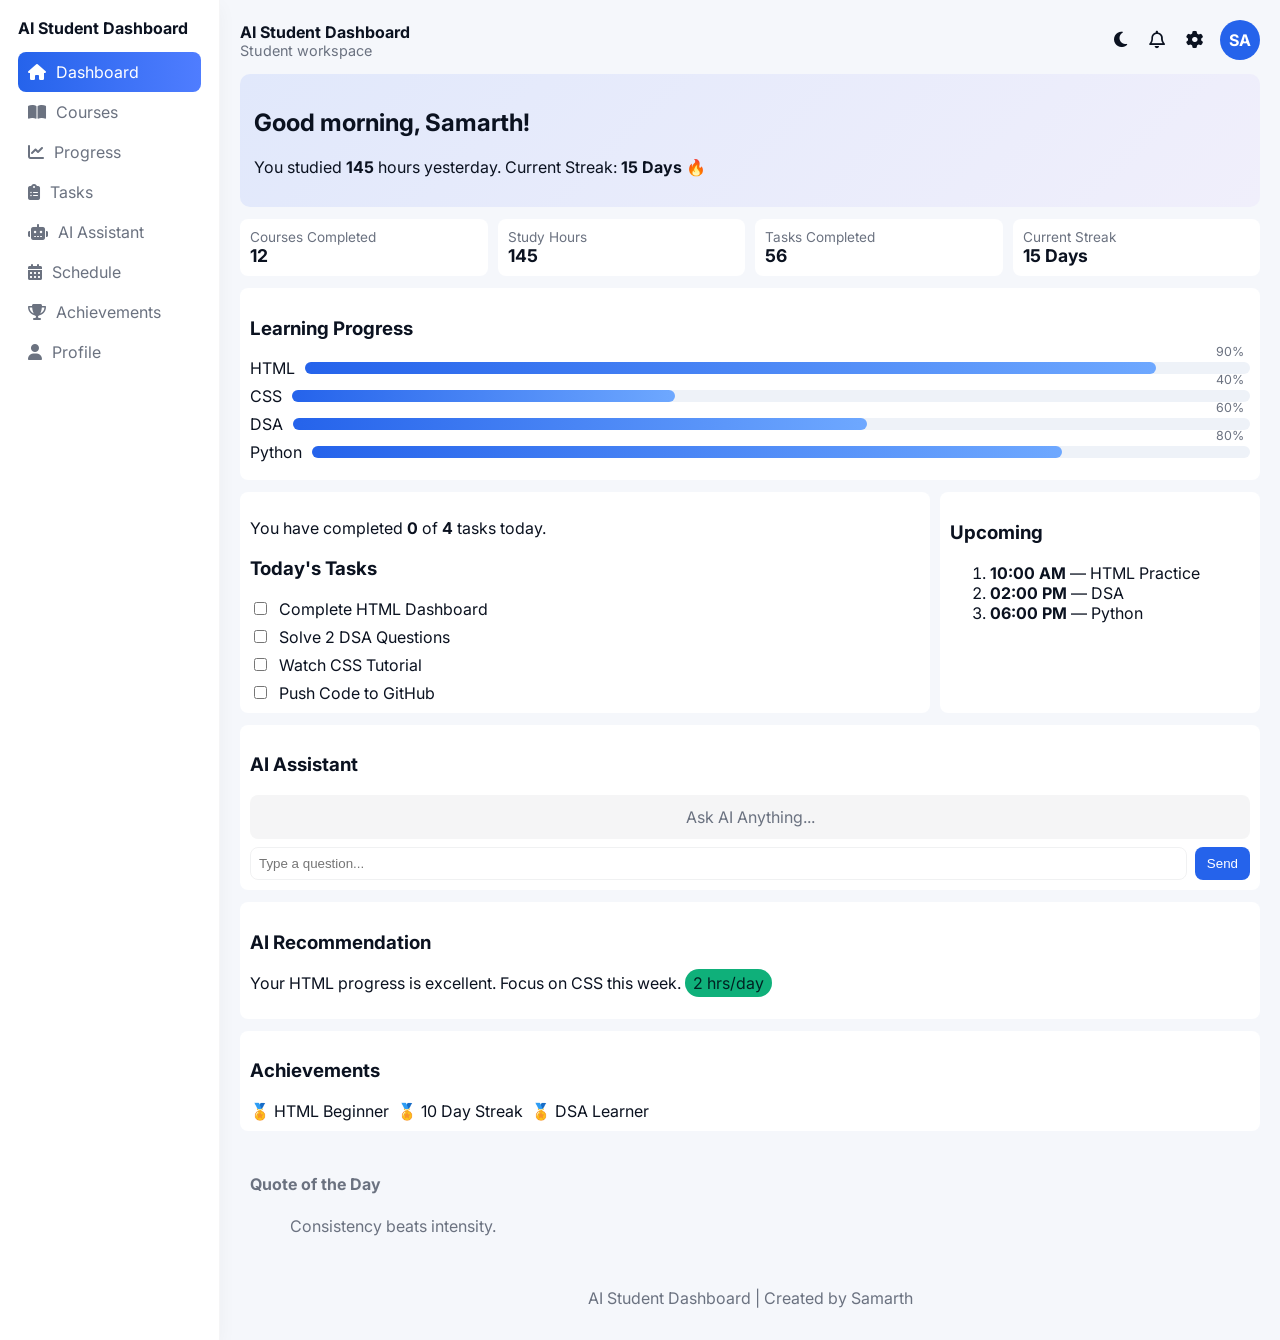
==== commit d6bf876d: "Add initial JavaScript functionality" ====
--- a/AI-Student-Dashboard/index.html
+++ b/AI-Student-Dashboard/index.html
@@ -34,6 +34,7 @@
             <div class="muted">Student workspace</div>
           </div>
           <div class="actions">
+            <button class="theme-toggle" aria-label="toggle theme"><i class="fa-solid fa-moon"></i></button>
             <button aria-label="notifications"><i class="fa-regular fa-bell"></i></button>
             <button aria-label="settings"><i class="fa-solid fa-gear"></i></button>
             <div class="avatar">SA</div>
--- a/AI-Student-Dashboard/style.css
+++ b/AI-Student-Dashboard/style.css
@@ -5,14 +5,24 @@
   --muted: #6b7280;      /* secondary text */
   --text: #0b1220;       /* main text */
   --accent: #2563eb;     /* primary blue */
-  --accent-2: #10b981;   /* green */
+  --accent-2: #0fb07a;   /* green */
   --radius: 12px;
   color-scheme: light;
 }
 
+body.dark {
+  --background: #08101e;
+  --panel: #0f172a;
+  --muted: #94a3b8;
+  --text: #e2e8f0;
+  --accent: #60a5fa;
+  --accent-2: #2dd4bf;
+  color-scheme: dark;
+}
+
 /* Basic reset */
 * { box-sizing: border-box; }
-html,body { height:100%; margin:0; font-family: Inter, system-ui, -apple-system, "Segoe UI", Roboto, "Helvetica Neue", Arial; background:var(--background); color:var(--text); }
+html,body { height:100%; margin:0; font-family: Inter, system-ui, -apple-system, "Segoe UI", Roboto, "Helvetica Neue", Arial; background:var(--background); color:var(--text); transition: background .25s ease, color .25s ease; }
 
 /* Layout */
 .wrap { display:flex; min-height:100vh; }
@@ -49,7 +59,7 @@
 .tasks ul { padding:0; margin:0; list-style:none; display:grid; gap:8px; }
 .tasks input { margin-right:8px; }
 
-.chat { padding:12px; background: #f3f6fb; border-radius:8px; text-align:center; color:var(--muted); }
+.chat { padding:12px; background: rgba(15,23,42,0.04); border-radius:8px; text-align:center; color:var(--muted); transition: background .25s ease; }
 .chat-input { display:flex; gap:8px; margin-top:8px; }
 .chat-input input { flex:1; padding:8px; border-radius:8px; border:1px solid rgba(15,23,42,0.06); background:transparent; color:var(--text); }
 .chat-input button { background:var(--accent); border:0; color:#fff; padding:8px 12px; border-radius:8px; cursor:pointer; }
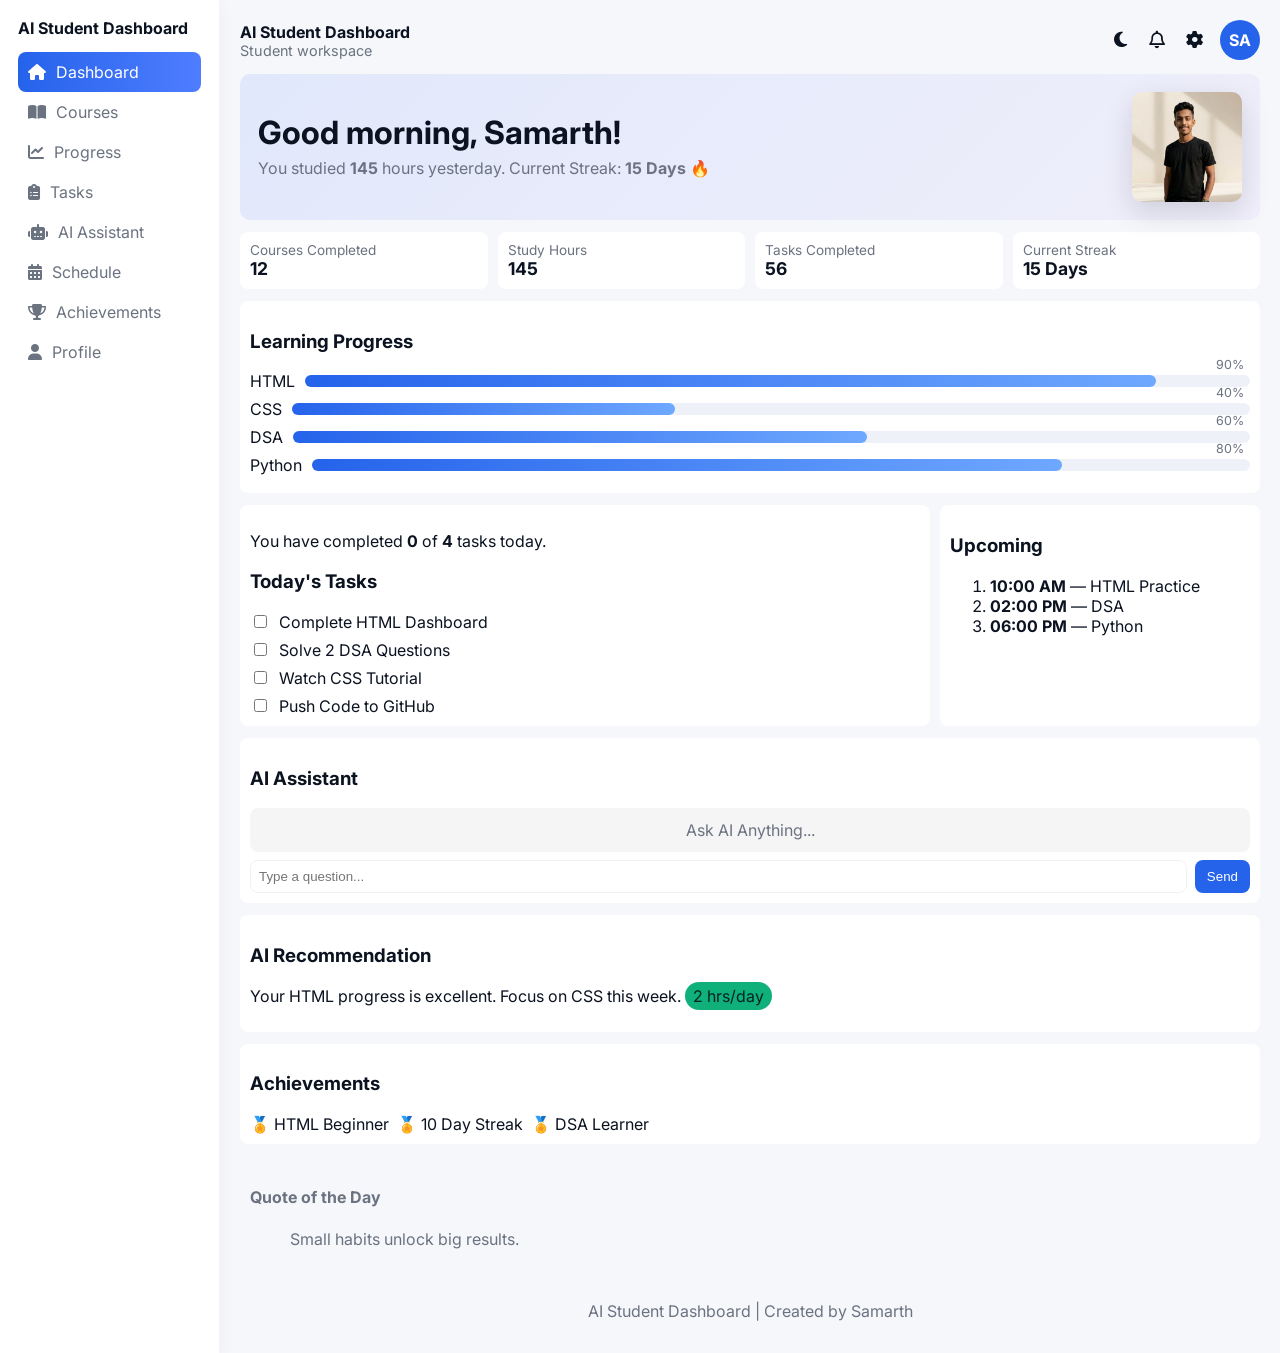
==== commit 43e14e2f: "Enhance dashboard UI and improve user experience" ====
--- a/AI-Student-Dashboard/index.html
+++ b/AI-Student-Dashboard/index.html
@@ -43,8 +43,13 @@
 
         <section class="content">
           <section class="welcome">
-            <h2>Welcome Back Samarth!</h2>
-            <p>You studied <strong>5 hours</strong> yesterday. Current Streak: <strong>15 Days</strong> 🔥</p>
+            <div class="welcome-left">
+              <h2>Welcome Back Samarth!</h2>
+              <p>You studied <strong>5 hours</strong> yesterday. Current Streak: <strong>15 Days</strong> 🔥</p>
+            </div>
+            <div class="welcome-right">
+              <img class="profile-photo" src="images/passport.png" alt="Samarth photo">
+            </div>
           </section>
 
           <section class="stats">
--- a/AI-Student-Dashboard/style.css
+++ b/AI-Student-Dashboard/style.css
@@ -33,15 +33,45 @@
 .side li.active { background: linear-gradient(90deg,var(--accent),#4f7dff); color: #fff; }
 
 .main { flex:1; display:flex; flex-direction:column; padding:20px; gap:14px; }
-.top { display:flex; justify-content:space-between; align-items:center; }
+.top { display:flex; justify-content:space-between; align-items:center; position:relative; }
 .muted { color:var(--muted); font-size:0.9rem; }
-.actions { display:flex; gap:10px; align-items:center; }
+.actions { display:flex; gap:10px; align-items:center; position:relative; z-index:2; }
 .actions button { background:transparent; border:0; color:inherit; font-size:1.1rem; cursor:pointer; }
-.avatar { width:40px; height:40px; border-radius:50%; display:grid; place-items:center; background:var(--accent); color:#fff; font-weight:700; }
+.avatar { width:40px; height:40px; border-radius:50%; display:grid; place-items:center; background:var(--accent); color:#fff; font-weight:700; z-index:3; }
+
+/* Welcome card layout: flexbox with text left and image right */
+.welcome {
+  display:flex;
+  align-items:center;
+  justify-content:space-between;
+  gap:20px;
+  padding:18px;
+  background: linear-gradient(135deg, rgba(79,125,255,0.12), rgba(163,109,255,0.06));
+  border-radius:10px;
+}
+
+.welcome-left { flex:1; }
+.welcome-right { flex:0 0 auto; display:flex; align-items:center; }
+
+.welcome h2 { font-size:2rem; line-height:1.05; margin:0 0 8px 0; }
+.welcome p { font-size:1rem; margin:0; color:var(--muted); }
+
+.profile-photo {
+  width:110px;
+  height:110px;
+  border-radius:10px;
+  object-fit:cover;
+  opacity:1;
+  z-index:1;
+  pointer-events:none;
+  box-shadow: 0 10px 30px rgba(2,6,23,0.14);
+  transition: transform .2s ease, opacity .2s ease;
+}
+
+body.dark .profile-photo { opacity: 0.9; filter: brightness(0.98); }
 
 /* Content blocks */
 .content { display:grid; gap:12px; }
-.welcome { padding:14px; background: linear-gradient(135deg, rgba(79,125,255,0.12), rgba(163,109,255,0.06)); border-radius:10px; }
 
 .stats { display:grid; grid-template-columns: repeat(4, 1fr); gap:10px; }
 .stats > div { background:var(--panel); padding:10px; border-radius:8px; }
@@ -75,4 +105,7 @@
   .side { width:100%; display:flex; overflow:auto; }
   .stats { grid-template-columns: repeat(2, 1fr); }
   .tasks-sched { grid-template-columns: 1fr; }
+  .welcome { flex-direction:column; align-items:flex-start; gap:12px; }
+  .welcome-right { align-self:flex-end; }
+  .profile-photo { width:88px; height:88px; border-radius:10px; opacity:1; margin-top:8px; }
 }
